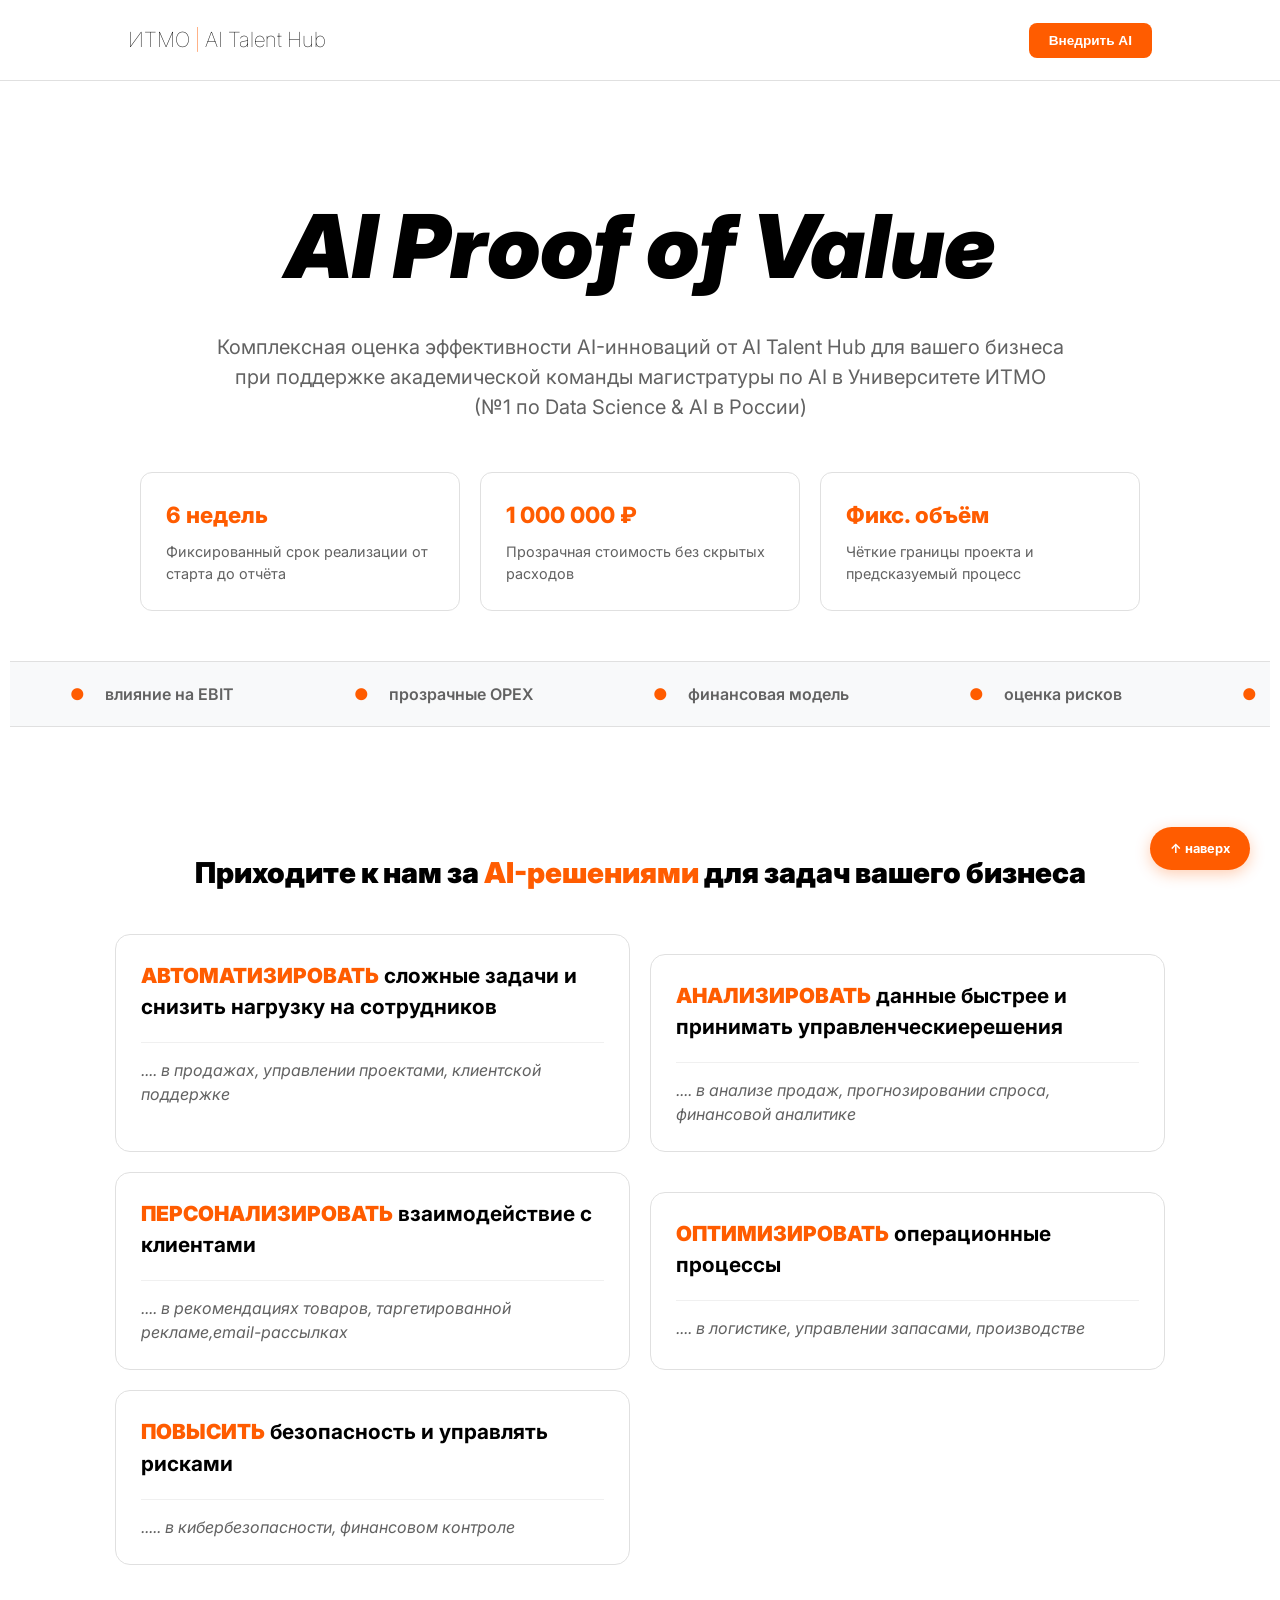
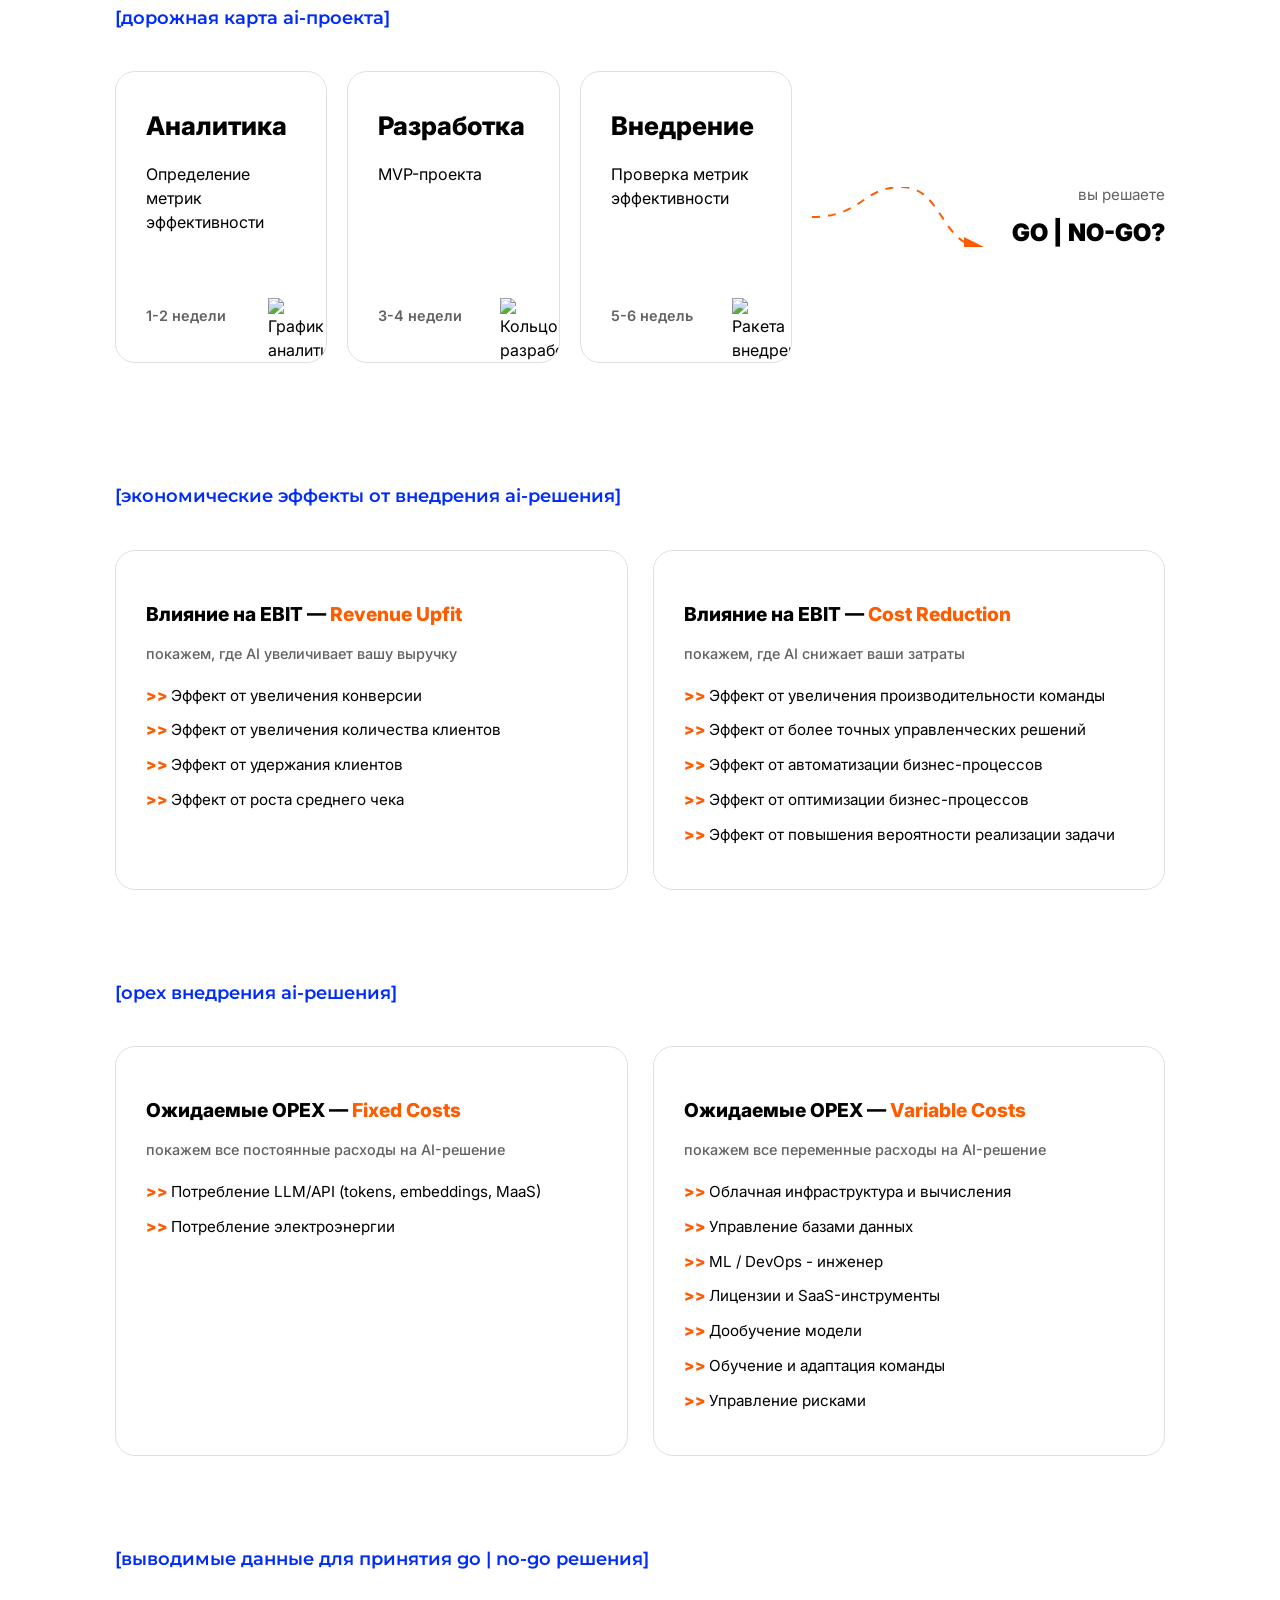
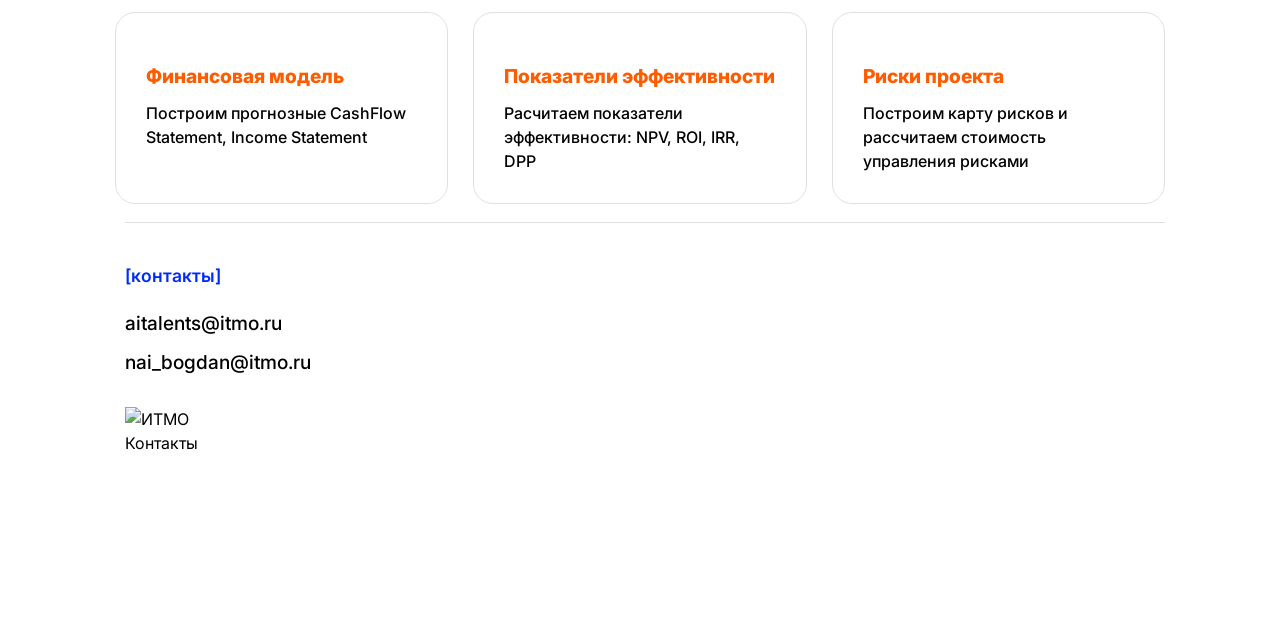
==== index.html @ fe947542 "Add files via upload" ====
<!DOCTYPE html>
<html lang="ru">
<head>
    <meta charset="UTF-8">
    <meta name="viewport" content="width=device-width, initial-scale=1.0">
    <title>AI Talent Hub - Proof of Value</title>
    
    <link rel="preconnect" href="https://fonts.googleapis.com">
    <link rel="preconnect" href="https://fonts.gstatic.com" crossorigin>
    <link href="https://fonts.googleapis.com/css2?family=Inter:ital,wght@0,400;0,600;0,700;0,800;0,900;1,400&family=Montserrat:wght@600;700&display=swap" rel="stylesheet">

    <style>
        :root {
            --white: #FFFFFF;
            --black: #000000;
            --blue: #002CFB;
            --orange: #FF5C00;
            --gray: #626262;
            --light-border: #E0E0E0;
            --light-bg: #F8F9FA;
        }

        body {
            background-color: var(--white);
            color: var(--black);
            font-family: 'Inter', sans-serif;
            margin: 0;
            padding: 0;
            padding-top: 80px;
            line-height: 1.5;
            overflow-x: hidden;
            -webkit-font-smoothing: antialiased;
        }

        .container { padding: 80px 9%; }

        /* --- ШАПКА --- */
        .main-header {
            position: fixed;
            top: 0; left: 0; width: 100%; height: 80px;
            background-color: rgba(255, 255, 255, 0.98);
            border-bottom: 1px solid var(--light-border);
            display: flex; align-items: center; z-index: 9999;
        }

        .header-container {
            width: 100%; padding: 0 10%;
            display: flex; justify-content: space-between; align-items: center;
        }

        .header-logo-text { font-size: 1.3rem; font-weight: 100; }
        .divider { color: var(--orange); margin: 0 5px; }
        .header-menu { display: flex; gap: 30px; }
        .menu-item { text-decoration: none; color: var(--gray); font-size: 0.9rem; font-weight: 600; }
        .btn-orange-header {
            background-color: var(--orange); color: var(--white); border: none;
            padding: 10px 20px; border-radius: 8px; font-weight: 700; font-size: 0.85rem;
            cursor: pointer;
        }

        /* --- HERO --- */
        .hero-section { text-align: center; padding-bottom: 60px; }
        .hero-section h1 i { font-size: clamp(3rem, 10vw, 5.5rem); font-weight: 900; font-style: italic; display: block; margin-bottom: 15px; }
        .hero-section .main-desc { max-width: 850px; font-size: 1.25rem; color: var(--gray); margin: 0 auto 50px auto; }
        .pov-features { display: grid; grid-template-columns: repeat(3, 1fr); gap: 20px; max-width: 1000px; margin: 0 auto; }
        .feature-box { border: 1px solid var(--light-border); padding: 25px; border-radius: 12px; text-align: left; transition: 0.3s; }
        .feature-box:hover { border-color: var(--orange); transform: translateY(-8px); box-shadow: 0 12px 30px rgba(0,0,0,0.05); }
        .feature-box .value { display: block; font-size: 1.4rem; font-weight: 800; color: var(--orange); margin-bottom: 10px; }
        .feature-box .label { font-size: 0.9rem; color: var(--gray); margin: 0; }

        /* --- ШАХМАТКА РЕШЕНИЙ --- */
        .solutions-section { padding: 40px 0 40px 0; }
        .section-title-big { font-size: 1.8rem; text-align: center; margin-bottom: 40px; font-weight: 900; }
        .section-title-big span { color: var(--orange); }
        .grid-container-solutions { display: grid; grid-template-columns: repeat(2, 1fr); gap: 20px; }
        .solution-card { border: 1px solid var(--light-border); padding: 25px; border-radius: 15px; transition: 0.4s; background: #fff; }
        .solution-card:hover { border-color: var(--orange); transform: translateY(-8px); box-shadow: 0 12px 30px rgba(0,0,0,0.05); }
        .solution-card:nth-child(even) { margin-top: 20px; }
        .solution-card b { display: block; font-size: 1.3rem; margin-bottom: 15px; font-weight: 700; }
        .solution-card b span { color: var(--orange); font-weight: 900; text-transform: uppercase; }
        .solution-card i { display: block; margin-top: 20px; color: var(--gray); font-style: italic; font-size: 1rem; border-top: 1px solid #F0F0F0; padding-top: 15px; }

        /* --- ДОРОЖНАЯ КАРТА --- */
        .roadmap-tag { display: inline-block; color: var(--blue); font-weight: 600; margin-bottom: 40px; font-size: 1.1rem; text-transform: lowercase; font-family: 'Montserrat', sans-serif; }
        .roadmap-grid { position: relative; display: flex; justify-content: space-between; gap: 20px; margin-bottom: 120px; }
        .roadmap-card { flex: 1; border: 1px solid var(--light-border); padding: 35px 30px; border-radius: 20px; display: flex; flex-direction: column; justify-content: space-between; min-height: 220px; transition: 0.3s; z-index: 1; background: #fff; overflow: hidden; position: relative; }
        .roadmap-card:hover { border-color: var(--orange); transform: translateY(-5px); }
        .roadmap-card h3 { font-size: 1.6rem; font-weight: 800; margin: 0 0 12px 0; }
        .roadmap-card > div:last-child { display: flex; align-items: center; justify-content: space-between; gap: 12px; }
        .roadmap-card .weeks { font-size: 0.9rem; color: var(--gray); font-weight: 600; margin-bottom: 0; }
        .roadmap-card--has-image .roadmap-card-image { position: absolute; width: 28%; max-width: 110px; bottom: 0; right: 0; transform: translate(0, 0); pointer-events: none; }
        .roadmap-connector { flex: 0 0 180px; display: flex; align-items: center; justify-content: center; }
        .roadmap-connector::before { content: '';
            display: block;
            width: 180px;
            height: 60px;
            background-image: url("data:image/svg+xml,%3Csvg xmlns='http://www.w3.org/2000/svg' viewBox='0 0 180 60'%3E%3Cdefs%3E%3Cmarker id='a' markerWidth='10' markerHeight='10' refX='9' refY='5' orient='auto'%3E%3Cpath d='M0,0 L10,5 L0,10 Z' fill='%23FF5C00'/%3E%3C/marker%3E%3C/defs%3E%3Cpath d='M0,30 C50,30 50,0 90,0 C130,0 130,60 170,60' fill='none' stroke='%23FF5C00' stroke-width='2' stroke-dasharray='8 8' marker-end='url(%23a)'/%3E%3C/svg%3E");
            background-repeat: no-repeat;
            background-size: contain;
        }
        .roadmap-decision { flex: 0.6; text-align: right; display: flex; flex-direction: column; justify-content: center; align-items: flex-end; gap: 8px; }
        .roadmap-decision span { font-size: 0.95rem; color: var(--gray); }
        .roadmap-decision b { font-size: 1.5rem; font-weight: 900; margin-top: 0; display: inline-block; white-space: nowrap; }

        /* --- ЭКОНОМИКА И OPEX --- */
        .section-group { margin-bottom: 90px; position: relative; }
        .section-group--final { overflow: hidden; }
          .section-group--final .logo-footer { position: absolute; width: 4.5%; max-width: 45px; bottom: 18px; right: 18px; opacity: 0.15; pointer-events: none; }
        .row-container { display: flex; gap: 25px; transition: 0.5s; }
        .sub-card { flex: 1; border: 1px solid var(--light-border); padding: 30px; border-radius: 20px; background: var(--white); transition: 0.5s; }
        .row-container:hover .sub-card { opacity: 0.4; transform: scale(0.96); }
        .row-container .sub-card:hover { opacity: 1; transform: scale(1.05); border-color: var(--orange); z-index: 10; }
        .sub-card h3 { font-size: 1.2rem; font-weight: 800; margin-bottom: 10px; }
        .orange-text { color: var(--orange) !important; }
        .sub-card ul { list-style: none; padding: 0; margin: 0; }
        .sub-card li { font-size: 0.95rem; margin-bottom: 12px; padding-left: 25px; position: relative; }
        .sub-card li::before { content: '>>'; position: absolute; left: 0; color: var(--orange); font-weight: 900; }
        .single-line { font-size: 1rem; font-weight: 500; }

        /* --- БЕГУЩАЯ СТРОКА --- */
        .marquee-container { overflow: hidden; background: var(--light-bg); border-top: 1px solid var(--light-border); border-bottom: 1px solid var(--light-border); margin-top: 50px; margin-left: -10%; margin-right: -10%; width: 120%; }
        .marquee-content { display: flex; animation: scroll 40s linear infinite; white-space: nowrap; padding: 20px 0; }
        .marquee-item { padding: 0 60px; font-weight: 600; color: var(--gray); font-size: 1rem; font-family: 'Inter', sans-serif; flex-shrink: 0; }
        .marquee-item::before { content: '●'; margin-right: 20px; color: var(--orange); animation: blink 1.5s infinite; }
        @keyframes scroll { 0% { transform: translateX(0); } 100% { transform: translateX(-33.33%); } }
        @keyframes blink { 0%, 100% { opacity: 1; } 50% { opacity: 0.3; } }

          /* --- КОНТАКТЫ --- */
        .main-footer { padding: 10px 0 10px 10px; }
        .footer-line { border: none; border-top: 1px solid var(--light-border); margin-bottom: 40px; }
        .footer-tag { display: inline-block; color: var(--blue); font-weight: 600; margin-bottom: 20px; font-size: 1.1rem; text-transform: lowercase; }
        .contact-links { display: flex; flex-direction: column; gap: 10px; }
        .contact-links a { color: var(--black); text-decoration: none; font-size: 1.2rem; font-weight: 500; transition: 0.2s; }
        .contact-links a:hover { color: var(--orange); }

        .main-footer img { max-width: 100px; height: auto); margin-top: 20px; }

        /* --- КНОПКА НАВЕРХ --- */
        .back-to-top {
            position: fixed; bottom: 30px; right: 30px;
            background-color: var(--orange); color: var(--white);
            text-decoration: none; padding: 12px 20px; border-radius: 50px;
            font-weight: 700; font-size: 0.8rem; z-index: 1000;
            box-shadow: 0 4px 15px rgba(255, 92, 0, 0.3);
            transition: 0.3s; text-transform: lowercase;
        }
        .back-to-top:hover { transform: translateY(-5px); background-color: #e05200; }

    </style>
</head>
<body>

    <header class="main-header">
        <div class="header-container">
            <div class="header-logo-text">
                <a href="https://abit.itmo.ru/program/master/ai" target="_blank" style="text-decoration: none; color: inherit;"><span class="itmo-text">ИТМО</span></a><span class="divider">|</span><a href="https://ai.itmo.ru" target="_blank" style="text-decoration: none; color: inherit;"><span class="ath-text">AI Talent Hub</span></a>
            </div>
            <nav class="header-menu"></nav>
            <div class="header-action"></div>
                <button class="btn-orange-header">Внедрить AI</button>
            </div>
        </div>
    </header>

    <div class="container">
        <section class="hero-section">
            <h1><i>AI Proof of Value</i></h1>
            <p class="main-desc">Комплексная оценка эффективности AI-инноваций от AI Talent Hub для вашего бизнеса при поддержке академической команды магистратуры по AI в Университете ИТМО (№1 по Data Science & AI в России)</p>
            <div class="pov-features">
                <div class="feature-box"><span class="value">6 недель</span><p class="label">Фиксированный срок реализации от старта до отчёта</p></div>
                <div class="feature-box"><span class="value">1 000 000 ₽</span><p class="label">Прозрачная стоимость без скрытых расходов</p></div>
                <div class="feature-box"><span class="value">Фикс. объём</span><p class="label">Чёткие границы проекта и предсказуемый процесс</p></div>
            </div>
            <div class="marquee-container">
                <div class="marquee-content">
                    <span class="marquee-item">влияние на EBIT</span>
                    <span class="marquee-item">прозрачные OPEX</span>
                    <span class="marquee-item">финансовая модель</span>
                    <span class="marquee-item">оценка рисков</span>
                    <span class="marquee-item">NPV, ROI, DPP</span>
                    <span class="marquee-item">влияние на EBIT</span>
                    <span class="marquee-item">прозрачные OPEX</span>
                    <span class="marquee-item">финансовая модель</span>
                    <span class="marquee-item">оценка рисков</span>
                    <span class="marquee-item">NPV, ROI, DPP</span>
                    <span class="marquee-item">влияние на EBIT</span>
                    <span class="marquee-item">прозрачные OPEX</span>
                    <span class="marquee-item">финансовая модель</span>
                    <span class="marquee-item">оценка рисков</span>
                    <span class="marquee-item">NPV, ROI, DPP</span>
                </div>
            </div>
        </section>

        <section class="solutions-section">
            <h2 class="section-title-big">Приходите к нам за <span>AI-решениями</span> для задач вашего бизнеса</h2>
            <div class="grid-container-solutions">
                <div class="solution-card"><b><span>АВТОМАТИЗИРОВАТЬ</span> сложные задачи и снизить нагрузку на сотрудников</b><i>.... в продажах, управлении проектами, клиентской поддержке</i></div>
                <div class="solution-card"><b><span>АНАЛИЗИРОВАТЬ</span> данные быстрее и принимать управленческиерешения</b><i>.... в анализе продаж, прогнозировании спроса, финансовой аналитике</i></div>
                <div class="solution-card"><b><span>ПЕРСОНАЛИЗИРОВАТЬ</span> взаимодействие с клиентами</b><i>.... в рекомендациях товаров, таргетированной рекламе,email-рассылках </i></div>
                <div class="solution-card"><b><span>ОПТИМИЗИРОВАТЬ</span> операционные процессы</b><i>.... в логистике, управлении запасами, производстве</i></div>
                <div class="solution-card"><b><span>ПОВЫСИТЬ</span> безопасность и управлять рисками</b><i>..... в кибербезопасности, финансовом контроле</i></div>
            </div>
        </section>

        <div class="roadmap-tag">[дорожная карта AI-проекта]</div>
        <div class="roadmap-grid">
            <div class="roadmap-card roadmap-card--has-image">
                <div>
                    <h3>Аналитика</h3><p>Определение метрик эффективности</p>
                </div>
                <div><span class="weeks">1-2 недели</span><div class="dots-group"><div class="dot-orange"></div><div class="dot-orange"></div><div class="dot-orange"></div></div></div>
                <img class="roadmap-card-image" src="img/graph.png" alt="График аналитики">
            </div>
            <div class="roadmap-card roadmap-card--has-image">
                <div>
                    <h3>Разработка</h3><p>MVP-проекта</p>
                </div>
                <div><span class="weeks">3-4 недели</span></div>
                <img class="roadmap-card-image" src="img/ring.png" alt="Кольцо разработки">
            </div>
            <div class="roadmap-card roadmap-card--has-image">
                <div>
                    <h3>Внедрение</h3><p>Проверка метрик эффективности</p>
                </div>
                <div><span class="weeks">5-6 недель</span><div class="dots-group"><div class="dot-orange"></div><div class="dot-orange"></div><div class="dot-orange"></div></div></div>
                <img class="roadmap-card-image" src="img/rocket.png" alt="Ракета внедрения">
            </div>
            <div class="roadmap-connector" aria-hidden="true"></div>
            <div class="roadmap-decision"><span>вы решаете</span><b>GO | NO-GO?</b></div>
        </div>

        <div class="section-group">
            <div class="roadmap-tag">[экономические эффекты от внедрения AI-решения]</div>
            <div class="row-container">
                <div class="sub-card">
                    <h3>Влияние на EBIT — <span class="orange-text">Revenue Upfit</span></h3>
                    <p style="color:var(--gray); font-size:0.9rem; margin-bottom:20px; font-weight: 500;">покажем, где AI увеличивает вашу выручку</p>
                    <ul>
                        <li>Эффект от увеличения конверсии</li>
                        <li>Эффект от увеличения количества клиентов</li>
                        <li>Эффект от удержания клиентов</li>
                        <li>Эффект от роста среднего чека</li>
                    </ul>
                </div>
                <div class="sub-card">
                    <h3>Влияние на EBIT — <span class="orange-text">Cost Reduction</span></h3>
                    <p style="color:var(--gray); font-size:0.9rem; margin-bottom:20px; font-weight: 500;">покажем, где AI снижает ваши затраты</p>
                    <ul>
                        <li>Эффект от увеличения производительности команды</li>
                        <li>Эффект от более точных управленческих решений</li>
                        <li>Эффект от автоматизации бизнес-процессов</li>
                        <li>Эффект от оптимизации бизнес-процессов</li>
                        <li>Эффект от повышения вероятности реализации задачи</li>
                    </ul>
                </div>
            </div>
        </div>

        <div class="section-group">
            <div class="roadmap-tag">[OPEX внедрения AI-решения]</div>
            <div class="row-container">
                <div class="sub-card">
                    <h3>Ожидаемые OPEX — <span class="orange-text">Fixed Costs</span></h3>
                    <p style="color:var(--gray); font-size:0.9rem; margin-bottom:20px; font-weight: 500;">покажем все постоянные расходы на AI-решение </p>
                    <ul>
                        <li>Потребление LLM/API (tokens, embeddings, MaaS)</li>
                        <li>Потребление электроэнергии</li>
                    </ul>
                </div>
                <div class="sub-card">
                    <h3>Ожидаемые OPEX — <span class="orange-text">Variable Costs</span></h3>
                    <p style="color:var(--gray); font-size:0.9rem; margin-bottom:20px; font-weight: 500;">покажем все переменные расходы на AI-решение </p>
                    <ul>
                        <li>Облачная инфраструктура и вычисления</li>
                        <li>Управление базами данных</li>
                        <li>ML / DevOps - инженер</li>
                        <li>Лицензии и SaaS-инструменты</li>
                        <li>Дообучение модели</li>
                        <li>Обучение и адаптация команды</li>
                        <li>Управление рисками</li>
                    </ul>
                </div>
            </div>
        </div>

        <div class="section-group section-group--final">
            <div class="roadmap-tag">[выводимые данные для принятия GO | NO-GO решения]</div>
            <div class="row-container">
                <div class="sub-card"><h3 class="orange-text">Финансовая модель</h3><div class="single-line">Построим прогнозные CashFlow Statement, Income Statement</div></div>
                <div class="sub-card"><h3 class="orange-text">Показатели эффективности</h3><div class="single-line">Расчитаем показатели эффективности: NPV, ROI, IRR, DPP</div></div>
                <div class="sub-card"><h3 class="orange-text">Риски проекта</h3><div class="single-line">Построим карту рисков и рассчитаем стоимость управления рисками</div></div>
        </div>

    <a href="#" class="back-to-top" id="backToTop">↑ наверх</a>

    <footer class="main-footer">
        <hr class="footer-line">
        <div class="footer-container">
            <div class="footer-block">
                <span class="footer-tag">[контакты]</span>
                <div class="contact-links">
                    <a href="mailto:aitalents@itmo.ru">aitalents@itmo.ru</a>
                    <a href="mailto:nai_bogdan@itmo.ru">nai_bogdan@itmo.ru</a>
                    <img class="roadmap-card-image" src="img/itmo.png" alt="ИТМО Контакты">
                </div>
            </div>
        </div>
    </footer>

</body>
</html>
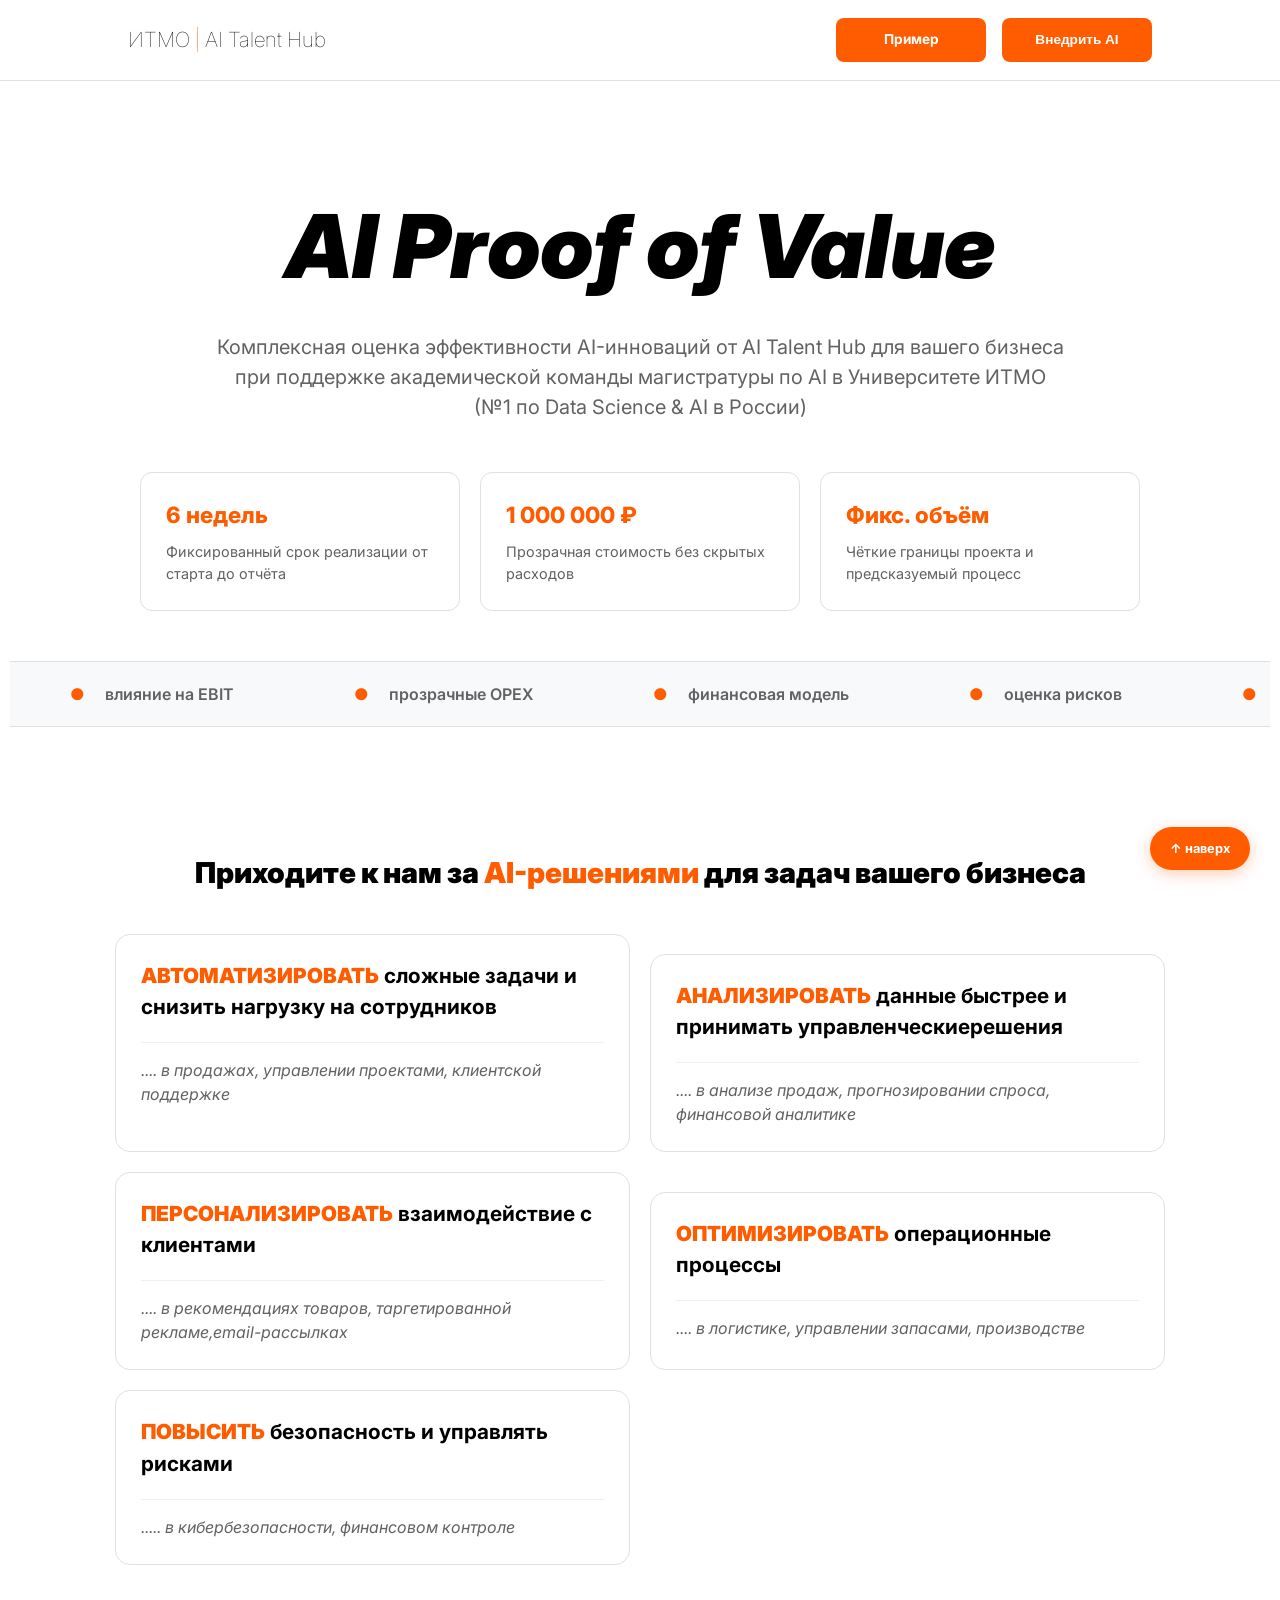
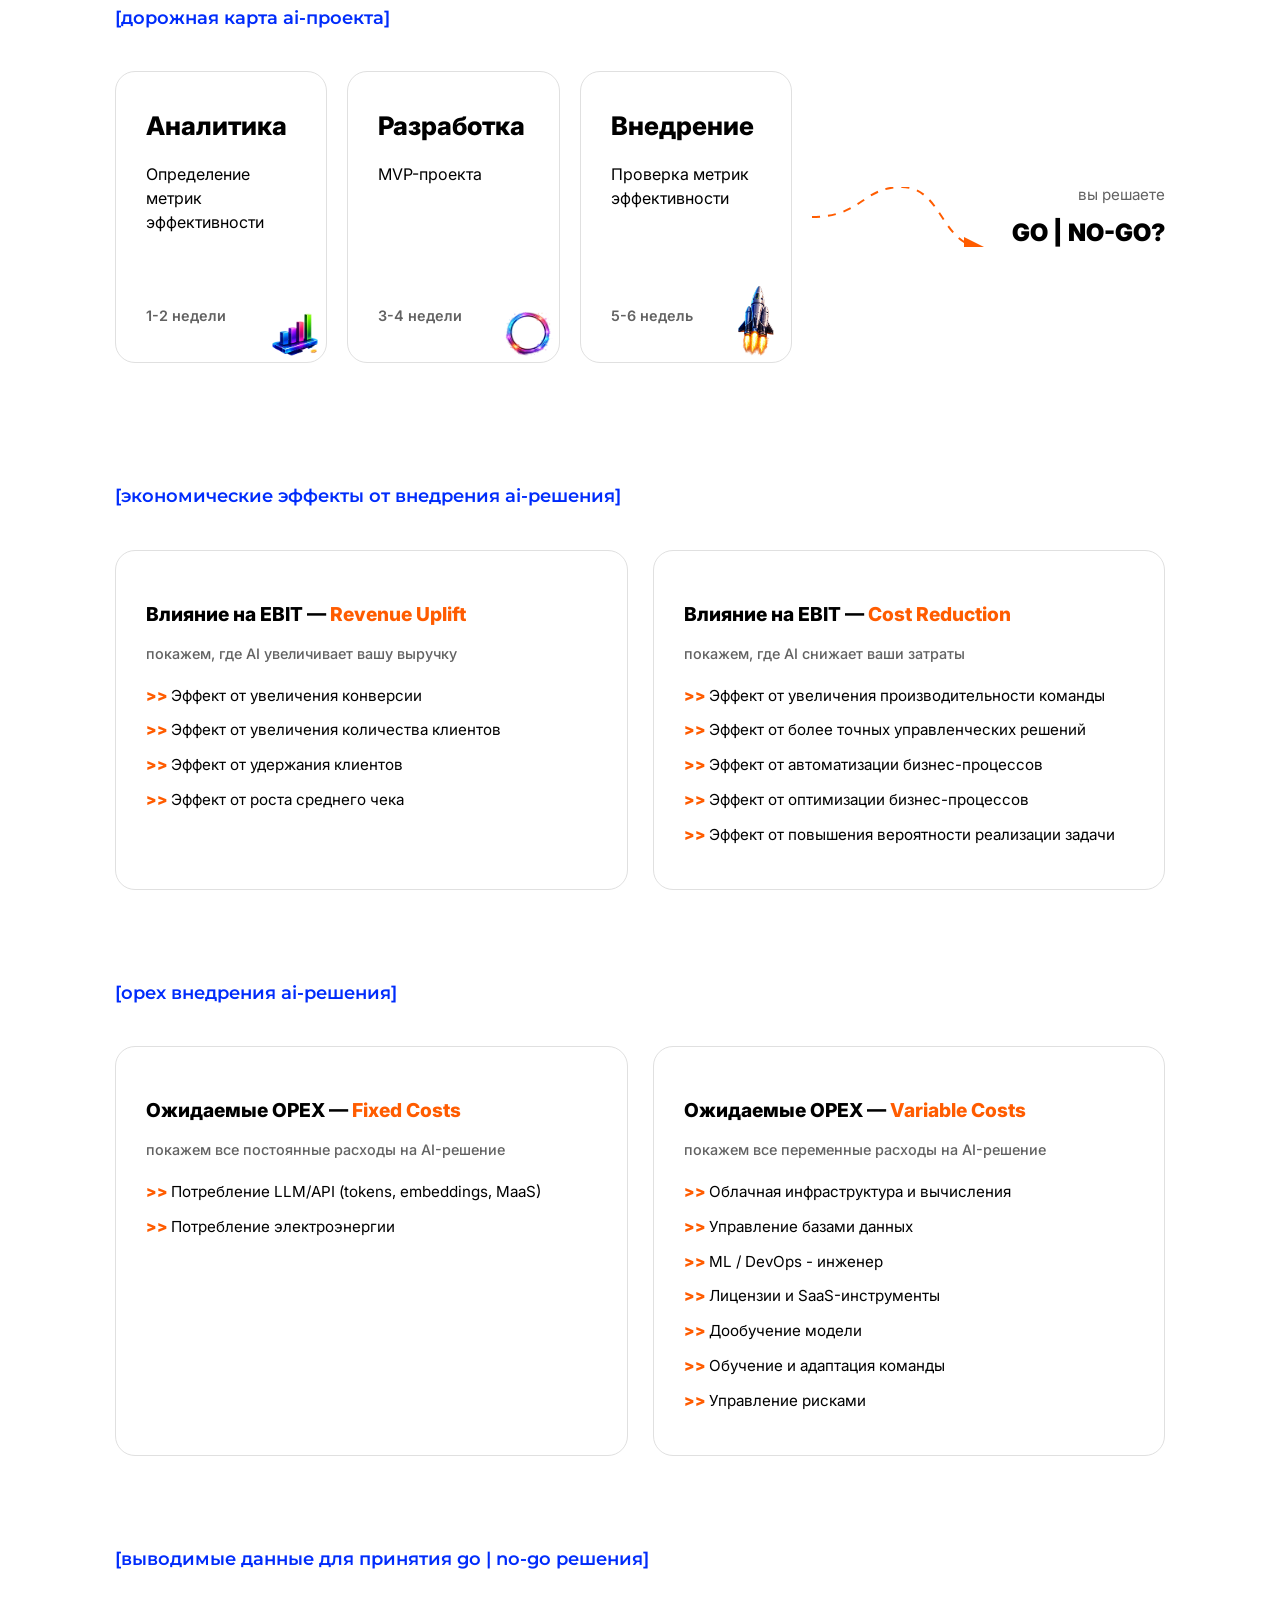
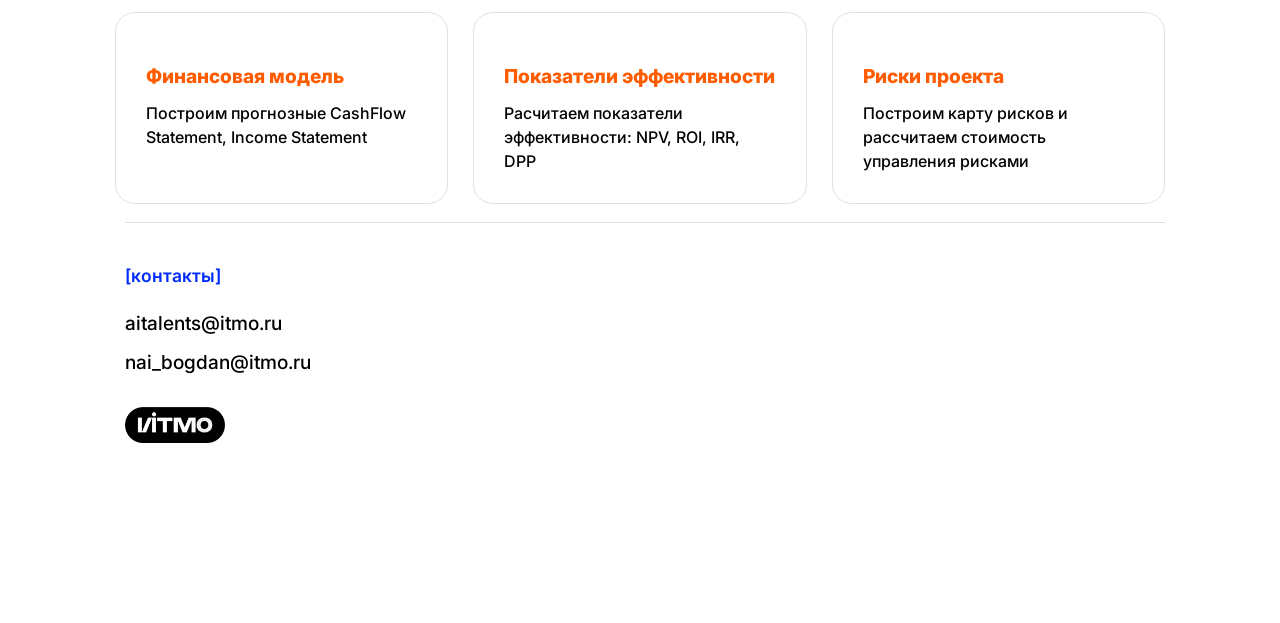
==== commit 0cc9bc24: "Add files via upload" ====
--- a/index.html
+++ b/index.html
@@ -52,10 +52,20 @@
         .divider { color: var(--orange); margin: 0 5px; }
         .header-menu { display: flex; gap: 30px; }
         .menu-item { text-decoration: none; color: var(--gray); font-size: 0.9rem; font-weight: 600; }
+        .header-center { display: flex; justify-content: center; flex: 1; }
+        .header-actions { display: flex; justify-content: flex-end; gap: 16px; align-items: center; }
         .btn-orange-header {
             background-color: var(--orange); color: var(--white); border: none;
-            padding: 10px 20px; border-radius: 8px; font-weight: 700; font-size: 0.85rem;
+            width: 150px;
+            height: 44px;
+            border-radius: 8px; font-weight: 700; font-size: 0.85rem;
             cursor: pointer;
+            text-decoration: none;
+            display: inline-flex;
+            align-items: center;
+            justify-content: center;
+            line-height: 1;
+            appearance: none;
         }
 
         /* --- HERO --- */
@@ -155,8 +165,8 @@
             <div class="header-logo-text">
                 <a href="https://abit.itmo.ru/program/master/ai" target="_blank" style="text-decoration: none; color: inherit;"><span class="itmo-text">ИТМО</span></a><span class="divider">|</span><a href="https://ai.itmo.ru" target="_blank" style="text-decoration: none; color: inherit;"><span class="ath-text">AI Talent Hub</span></a>
             </div>
-            <nav class="header-menu"></nav>
-            <div class="header-action"></div>
+            <div class="header-actions">
+                <a href="example.html" class="btn-orange-header" target="_blank" rel="noopener">Пример</a>
                 <button class="btn-orange-header">Внедрить AI</button>
             </div>
         </div>
@@ -234,7 +244,8 @@
             <div class="roadmap-tag">[экономические эффекты от внедрения AI-решения]</div>
             <div class="row-container">
                 <div class="sub-card">
-                    <h3>Влияние на EBIT — <span class="orange-text">Revenue Upfit</span></h3>
+                    <h3>Влияние на EBIT — <span class="orange-text">Revenue Uplift
+                    </span></h3>
                     <p style="color:var(--gray); font-size:0.9rem; margin-bottom:20px; font-weight: 500;">покажем, где AI увеличивает вашу выручку</p>
                     <ul>
                         <li>Эффект от увеличения конверсии</li>
